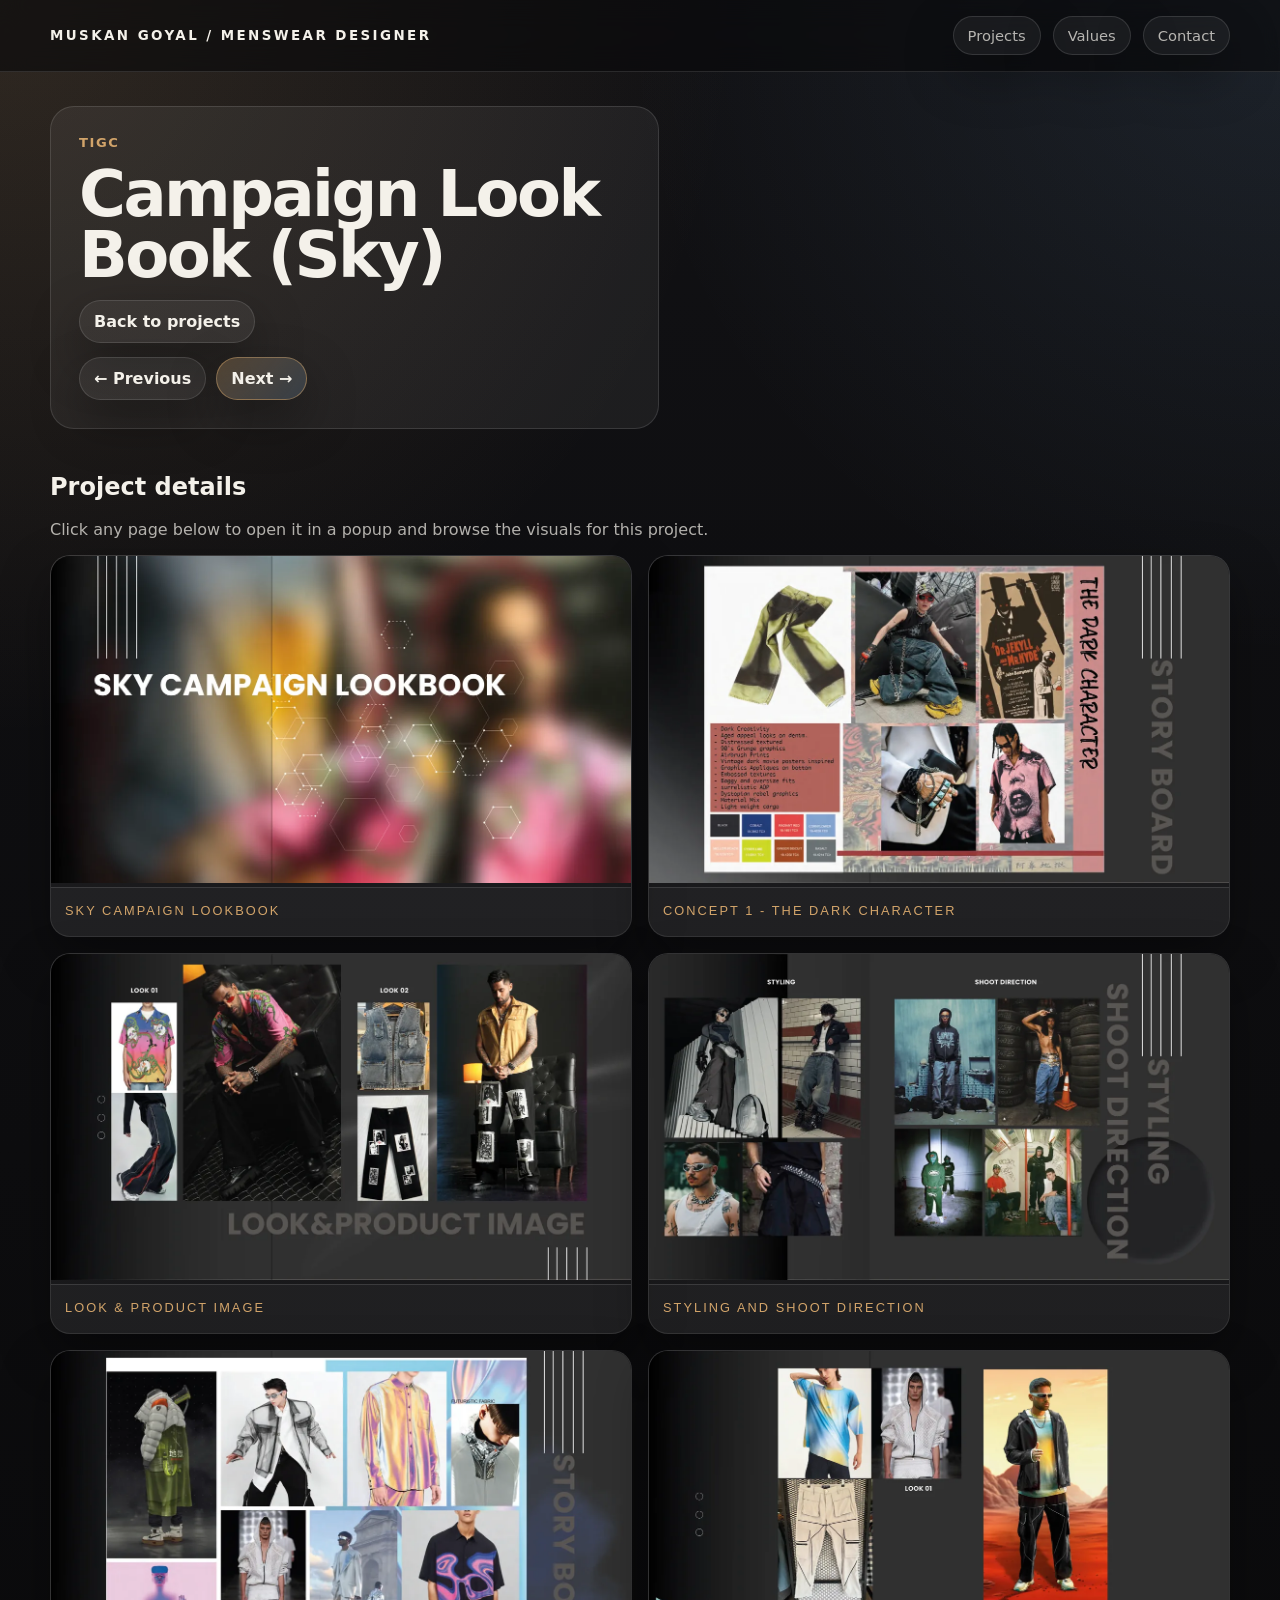
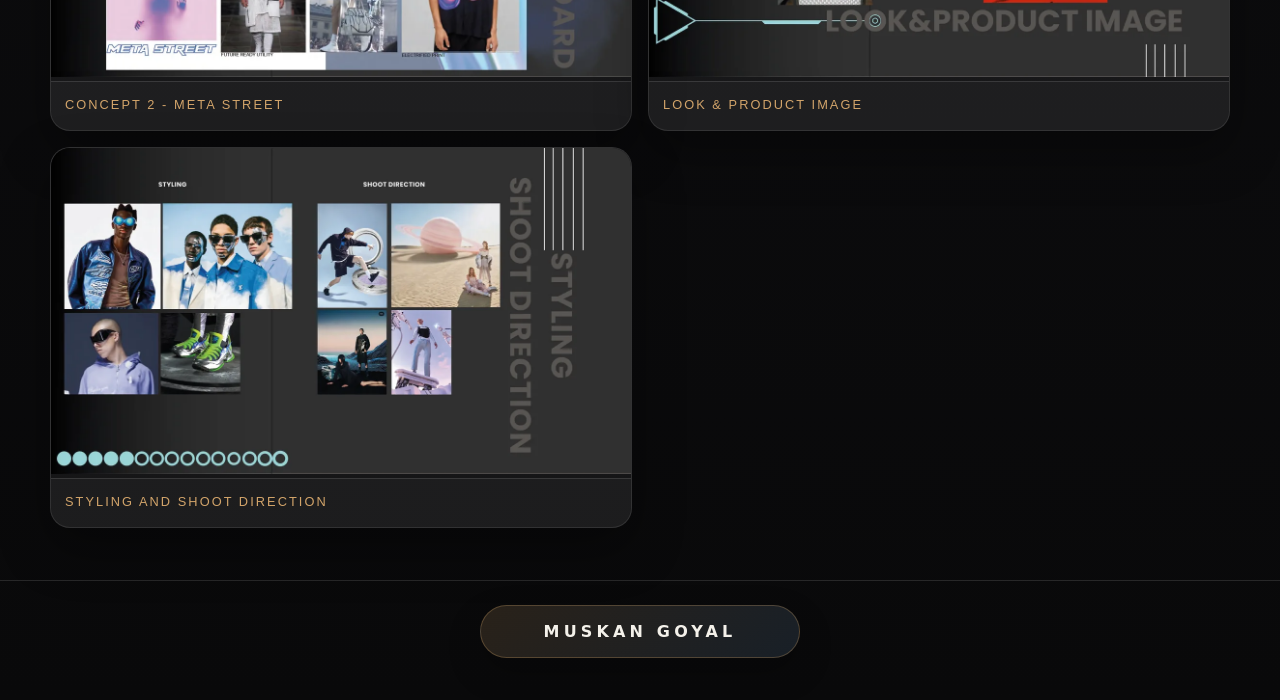
==== projects/campaign-lookbook-sky/index.html @ 37c44699 "Initial portfolio commit" ====
<!doctype html>
<html lang="en">
<head>
  <meta charset="utf-8">
  <meta name="viewport" content="width=device-width, initial-scale=1">
  <title>Campaign Look Book (Sky) | Muskan Goyal</title>
  <link rel="stylesheet" href="../../styles.css">
</head>
<body data-page="project" data-project="campaign-lookbook-sky" data-base="../../">
  <div id="nav-root"></div>
  <main>
    <div id="project-hero"></div>
    <div id="gallery"></div>
  </main>
  <footer class="footer">
    <div class="container footer-signature"><div class="footer-signature-text">Muskan Goyal</div></div>
  </footer>
  <script src="../../content.js"></script>
  <script src="../../script.js"></script>
</body>
</html>
---- styles.css ----
:root {
  --bg: #0d0d0f;
  --panel: rgba(255, 255, 255, 0.05);
  --panel-strong: rgba(255, 255, 255, 0.08);
  --text: #f4f1ea;
  --muted: rgba(244, 241, 234, 0.72);
  --line: rgba(255, 255, 255, 0.12);
  --accent: #d2a46a;
  --accent-2: #8ec8ff;
  --shadow: 0 20px 50px rgba(0,0,0,.35);
  --radius: 24px;
  --max: 1180px;
}
* { box-sizing: border-box; }
html { scroll-behavior: smooth; }
body {
  margin: 0;
  font-family: Inter, ui-sans-serif, system-ui, -apple-system, BlinkMacSystemFont, 'Segoe UI', sans-serif;
  background:
    radial-gradient(circle at top left, rgba(210,164,106,.16), transparent 28%),
    radial-gradient(circle at top right, rgba(142,200,255,.10), transparent 25%),
    linear-gradient(180deg, #111114 0%, #09090a 100%);
  color: var(--text);
}
body.modal-open { overflow: hidden; }
a { color: inherit; text-decoration: none; }
img { max-width: 100%; display: block; }
.container { width: min(var(--max), calc(100% - 32px)); margin: 0 auto; }
.nav {
  position: sticky; top: 0; z-index: 20;
  backdrop-filter: blur(14px);
  background: rgba(9,9,10,.62);
  border-bottom: 1px solid var(--line);
}
.nav-inner { display: flex; align-items: center; justify-content: space-between; gap: 16px; padding: 16px 0; }
.brand { font-weight: 800; letter-spacing: .18em; text-transform: uppercase; font-size: .84rem; }
.nav-links { display: flex; gap: 12px; flex-wrap: wrap; justify-content: flex-end; }
.nav-links a, .chip, .btn, .project-card, .panel, .gallery-item {
  border: 1px solid var(--line);
  background: var(--panel);
  box-shadow: var(--shadow);
}
.nav-links a {
  padding: 10px 14px; border-radius: 999px; color: var(--muted); font-size: .92rem;
}
.hero { padding: 42px 0 26px; }
.hero-grid { display: grid; grid-template-columns: 1.2fr .8fr; gap: 24px; align-items: stretch; }
.hero-copy, .hero-visual, .panel { border-radius: var(--radius); }
.hero-card {
  padding: 34px;
  border-radius: var(--radius);
  background: linear-gradient(135deg, rgba(255,255,255,.09), rgba(255,255,255,.03));
  border: 1px solid var(--line);
  box-shadow: var(--shadow);
  overflow: hidden;
}
.hero-card-layout {
  display: grid;
  grid-template-columns: minmax(0, 1fr) 320px;
  gap: 28px;
  align-items: start;
}
.hero-copy {
  padding: 34px;
  background: linear-gradient(135deg, rgba(255,255,255,.09), rgba(255,255,255,.03));
  border: 1px solid var(--line);
  box-shadow: var(--shadow);
}
.hero-copy-inline {
  padding: 0;
  background: transparent;
  border: 0;
  box-shadow: none;
}
.kicker { color: var(--accent); text-transform: uppercase; letter-spacing: .2em; font-size: .8rem; font-weight: 700; }
h1 { font-size: clamp(2.6rem, 7vw, 5.8rem); line-height: .95; margin: 14px 0 12px; letter-spacing: -.04em; }
.lead { font-size: 1.08rem; line-height: 1.7; color: var(--muted); max-width: 62ch; }
.hero-meta { display: flex; gap: 10px; flex-wrap: wrap; margin-top: 18px; }
.hero-meta .chip {
  color: var(--text);
  font-weight: 700;
}
.chip {
  display: inline-flex;
  align-items: center;
  justify-content: center;
  padding: 8px 12px;
  border-radius: 999px;
  color: var(--muted);
  font-size: .9rem;
  text-align: center;
}
.company-chip {
  display: inline-flex;
  align-items: center;
  gap: 10px;
  color: var(--text);
  background: linear-gradient(135deg, rgba(255,255,255,.09), rgba(255,255,255,.05));
}
.company-logo {
  width: 28px;
  height: 28px;
  display: inline-flex;
  align-items: center;
  justify-content: center;
  border-radius: 8px;
  font-size: .78rem;
  font-weight: 800;
  color: #fff;
  background: linear-gradient(135deg, rgba(210,164,106,.88), rgba(142,200,255,.82));
  box-shadow: inset 0 1px 0 rgba(255,255,255,.16);
}
.company-logo img {
  width: 100%;
  height: 100%;
  object-fit: contain;
  display: block;
}
.company-logo-image {
  padding: 4px;
  background: rgba(255,255,255,.96);
  box-shadow: 0 8px 18px rgba(0,0,0,.18);
}
.company-logo svg {
  width: 15px;
  height: 15px;
  display: block;
}
.company-name { color: var(--text); font-weight: 700; letter-spacing: .02em; }
.hero-visual { overflow: hidden; min-height: 360px; position: relative; }
.hero-visual img { width: 100%; height: 100%; object-fit: cover; }
.hero-aside {
  position: relative;
  display: flex;
  justify-content: flex-end;
  align-items: flex-start;
}
.hero-bottom-panels {
  grid-column: 1 / -1;
  align-items: stretch;
}
.profile-card {
  position: relative;
  width: min(100%, 340px);
  min-height: auto;
  display: flex;
  align-items: center;
  justify-content: center;
  padding: 10px;
  border-radius: 999px;
  background: transparent;
  border: 0;
  overflow: visible;
}
.profile-glow {
  position: absolute;
  inset: 50% auto auto 50%;
  width: 300px;
  height: 300px;
  transform: translate(-50%, -50%);
  border-radius: 50%;
  background: radial-gradient(circle, rgba(210,164,106,.32), rgba(142,200,255,.08) 58%, transparent 74%);
  filter: blur(14px);
}
.profile-photo-shell {
  position: relative;
  z-index: 1;
  width: min(100%, 280px);
  aspect-ratio: 1;
  padding: 10px;
  border-radius: 50%;
  background: linear-gradient(135deg, rgba(255,255,255,.78), rgba(255,255,255,.18));
  box-shadow: 0 24px 48px rgba(0,0,0,.28);
}
.profile-photo {
  width: 100%;
  height: 100%;
  display: block;
  object-fit: cover;
  border-radius: 50%;
}
.hero-visual .overlay {
  position: absolute; inset: auto 18px 18px 18px;
  padding: 14px 16px;
  background: rgba(10,10,10,.65);
  border: 1px solid rgba(255,255,255,.14);
  border-radius: 18px;
  backdrop-filter: blur(8px);
}
.section { padding: 26px 0 12px; }
.section h2 { font-size: clamp(1.4rem, 2.5vw, 2.3rem); margin: 0 0 12px; }
.muted { color: var(--muted); }
.grid { display: grid; gap: 16px; }
.values-grid { grid-template-columns: repeat(3, minmax(0, 1fr)); }
.values-grid .panel { padding: 18px; }
.project-filter-wrap { margin: 18px 0 22px; }
.filter-label {
  margin-bottom: 10px;
  color: var(--muted);
  font-size: .86rem;
  letter-spacing: .12em;
  text-transform: uppercase;
  font-weight: 700;
}
.project-filters { display: flex; gap: 10px; flex-wrap: wrap; }
.filter-chip {
  display: inline-flex;
  align-items: center;
  justify-content: center;
  padding: 10px 16px;
  border-radius: 999px;
  border: 1px solid var(--line);
  background: rgba(255,255,255,.05);
  color: var(--text);
  cursor: pointer;
  font: inherit;
  font-weight: 700;
  letter-spacing: .04em;
  transition: transform .2s ease, border-color .2s ease, background .2s ease, color .2s ease;
}
.filter-chip:hover,
.filter-chip:focus-visible {
  transform: translateY(-1px);
  border-color: rgba(210,164,106,.55);
  background: rgba(255,255,255,.1);
}
.filter-chip.is-active {
  background: linear-gradient(135deg, rgba(210,164,106,.32), rgba(142,200,255,.22));
  border-color: rgba(210,164,106,.56);
  color: #fff;
}
.empty-projects {
  grid-column: 1 / -1;
  padding: 22px;
  color: var(--muted);
}
.project-grid { grid-template-columns: repeat(2, minmax(0, 1fr)); }
.project-card {
  overflow: hidden; border-radius: 22px;
  transition: transform .22s ease, border-color .22s ease, background .22s ease;
  background: linear-gradient(180deg, rgba(255,255,255,.07), rgba(255,255,255,.04));
}
.project-card:hover { transform: translateY(-4px); border-color: rgba(210,164,106,.55); }
.project-card .thumb { aspect-ratio: 16/10; overflow: hidden; }
.project-card .thumb img { width: 100%; height: 100%; object-fit: cover; }
.project-card .body { padding: 18px; }
.project-card h3 { margin: 0 0 8px; font-size: 1.22rem; }
.project-card p { margin: 0 0 14px; color: var(--muted); line-height: 1.6; }
.meta-row { display: flex; gap: 8px; flex-wrap: wrap; }
.btn {
  display: inline-flex; align-items: center; justify-content: center; gap: 8px;
  padding: 11px 14px; border-radius: 999px; font-weight: 700;
  background: rgba(255,255,255,.06);
}
.btn.primary { background: linear-gradient(135deg, rgba(210,164,106,.28), rgba(142,200,255,.16)); border-color: rgba(210,164,106,.48); }
.footer {
  padding: 24px 0 42px; color: var(--muted); border-top: 1px solid var(--line); margin-top: 26px;
}
.footer-signature {
  display: flex;
  justify-content: center;
}
.footer-signature-text {
  display: inline-flex;
  align-items: center;
  justify-content: center;
  min-width: min(100%, 320px);
  padding: 16px 28px;
  border-radius: 999px;
  border: 1px solid rgba(210,164,106,.28);
  background: linear-gradient(135deg, rgba(210,164,106,.16), rgba(142,200,255,.12));
  box-shadow: 0 14px 34px rgba(0,0,0,.24);
  color: var(--text);
  font-size: 1rem;
  font-weight: 800;
  letter-spacing: .26em;
  text-transform: uppercase;
}
.contact-grid { display: grid; grid-template-columns: 1fr 1fr; gap: 18px; }
.contact-panel { padding: 24px; }
.footer-grid { display: grid; grid-template-columns: 1.1fr .9fr; gap: 18px; }
.contact-list { display: grid; gap: 8px; }
.contact-list div { display: flex; gap: 10px; justify-content: space-between; padding: 10px 0; border-bottom: 1px solid var(--line); }
.contact-list strong { color: var(--text); font-weight: 600; }
.contact-list a,
.contact-list span {
  color: var(--muted);
  text-align: right;
}
.contact-list a:hover { color: var(--text); }
.social-block { margin-top: 22px; }
.social-links { display: flex; gap: 12px; flex-wrap: wrap; }
.social-link {
  display: inline-flex;
  align-items: center;
  gap: 10px;
  padding: 12px 16px;
  border-radius: 999px;
  border: 1px solid rgba(255,255,255,.12);
  background: rgba(255,255,255,.05);
  color: var(--text);
  box-shadow: var(--shadow);
  transition: transform .2s ease, border-color .2s ease, background .2s ease;
}
.social-link:hover,
.social-link:focus-visible {
  transform: translateY(-2px);
  border-color: rgba(255,255,255,.32);
  background: rgba(255,255,255,.1);
}
.social-link.is-disabled {
  opacity: .5;
  pointer-events: none;
}
.social-icon {
  width: 18px;
  height: 18px;
  display: inline-flex;
  align-items: center;
  justify-content: center;
}
.social-icon svg {
  width: 18px;
  height: 18px;
  display: block;
}
.social-whatsapp { color: #f7fff8; background: linear-gradient(135deg, rgba(37, 211, 102, .28), rgba(16, 185, 129, .18)); }
.social-linkedin { color: #f7fbff; background: linear-gradient(135deg, rgba(10, 102, 194, .28), rgba(90, 173, 255, .14)); }
.social-instagram { color: #fff7fb; background: linear-gradient(135deg, rgba(253, 29, 115, .24), rgba(245, 96, 64, .18), rgba(252, 175, 69, .18)); }
.contact-form { display: grid; gap: 16px; }
.form-field { display: grid; gap: 8px; }
.form-field label {
  color: var(--text);
  font-size: .92rem;
  font-weight: 700;
  letter-spacing: .04em;
}
.form-field input,
.form-field textarea {
  width: 100%;
  border-radius: 18px;
  border: 1px solid rgba(255,255,255,.12);
  background: rgba(255,255,255,.05);
  color: var(--text);
  padding: 14px 16px;
  font: inherit;
  resize: vertical;
  transition: border-color .2s ease, box-shadow .2s ease, background .2s ease;
}
.form-field input::placeholder,
.form-field textarea::placeholder { color: rgba(244,241,234,.42); }
.form-field input:focus,
.form-field textarea:focus {
  outline: none;
  border-color: rgba(210,164,106,.6);
  background: rgba(255,255,255,.08);
  box-shadow: 0 0 0 4px rgba(210,164,106,.12);
}
.contact-submit { justify-self: start; }
.contact-note {
  margin: -4px 0 0;
  color: var(--muted);
  font-size: .92rem;
  line-height: 1.6;
}
.page-hero {
  padding: 34px 0 16px;
}
.page-hero-inner {
  display: grid; grid-template-columns: 1fr .9fr; gap: 22px; align-items: stretch;
}
.page-info { padding: 28px; border-radius: var(--radius); background: rgba(255,255,255,.06); border: 1px solid var(--line); }
.page-info h1 { font-size: clamp(2.1rem, 5vw, 4rem); margin-bottom: 10px; }
.page-info .range { color: var(--accent); font-weight: 700; letter-spacing: .12em; text-transform: uppercase; font-size: .82rem; }
.project-actions { display: flex; flex-direction: column; align-items: flex-start; gap: 14px; margin-top: 14px; }
.project-pagination { display: flex; gap: 10px; flex-wrap: wrap; }
.page-cover { border-radius: var(--radius); overflow: hidden; border: 1px solid var(--line); min-height: 320px; box-shadow: var(--shadow); }
.page-cover img { width: 100%; height: 100%; object-fit: cover; }
.gallery { padding: 8px 0 26px; }
.gallery-grid { display: grid; grid-template-columns: repeat(2, minmax(0, 1fr)); gap: 16px; }
.gallery-item { border-radius: 20px; overflow: hidden; }
.gallery-trigger, .caption-trigger {
  width: 100%;
  margin: 0;
  padding: 0;
  border: 0;
  color: inherit;
  background: transparent;
  text-align: left;
  cursor: pointer;
}
.gallery-trigger img { transition: transform .28s ease, filter .28s ease; }
.gallery-item:hover .gallery-trigger img {
  transform: scale(1.015);
  filter: brightness(1.05);
}
.gallery-item img { width: 100%; height: auto; display: block; }
.caption { padding: 12px 14px 14px; border-top: 1px solid var(--line); background: rgba(255,255,255,.03); }
.caption .page-no { color: var(--accent); font-size: .8rem; letter-spacing: .16em; text-transform: uppercase; margin-bottom: 4px; }
.caption h3 { margin: 0 0 6px; font-size: 1.04rem; }
.caption p { margin: 0; color: var(--muted); line-height: 1.5; }
.lightbox {
  position: fixed;
  inset: 0;
  display: flex;
  align-items: center;
  justify-content: center;
  padding: 24px;
  opacity: 0;
  pointer-events: none;
  transition: opacity .24s ease;
  z-index: 50;
}
.lightbox.is-open {
  opacity: 1;
  pointer-events: auto;
}
.lightbox-backdrop {
  position: absolute;
  inset: 0;
  background: rgba(6, 6, 8, .78);
  backdrop-filter: blur(8px);
}
.lightbox-panel {
  position: relative;
  width: min(1120px, 100%);
  max-height: min(90vh, 920px);
  padding: 18px;
  border-radius: 28px;
  border: 1px solid var(--line);
  background: linear-gradient(180deg, rgba(18,18,22,.96), rgba(8,8,10,.94));
  box-shadow: var(--shadow);
  transform: translateY(18px) scale(.98);
  transition: transform .24s ease;
}
.lightbox.is-open .lightbox-panel { transform: translateY(0) scale(1); }
.lightbox-toolbar {
  display: flex;
  align-items: flex-start;
  justify-content: space-between;
  gap: 16px;
  margin-bottom: 16px;
}
.lightbox-meta {
  display: grid;
  gap: 6px;
}
.lightbox-counter {
  color: var(--accent-2);
  font-size: .84rem;
  font-weight: 700;
  letter-spacing: .12em;
}
.lightbox-caption {
  color: var(--text);
  font-size: 1rem;
  line-height: 1.6;
}
.lightbox-stage {
  display: grid;
  grid-template-columns: auto minmax(0, 1fr) auto;
  gap: 16px;
  align-items: center;
}
.lightbox-frame {
  min-height: 0;
  max-height: calc(90vh - 170px);
  overflow: hidden;
  border-radius: 22px;
  border: 1px solid var(--line);
  background: rgba(255,255,255,.03);
}
.lightbox-frame img {
  width: 100%;
  max-height: calc(90vh - 170px);
  object-fit: contain;
  margin: 0 auto;
}
.lightbox-nav, .lightbox-close {
  white-space: nowrap;
  color: #fffdf9;
  border-width: 1px;
}
.lightbox-nav {
  background: linear-gradient(135deg, rgba(38, 38, 46, .96), rgba(62, 62, 76, .92));
  border-color: rgba(255, 255, 255, .22);
}
.lightbox-nav:hover,
.lightbox-nav:focus-visible {
  background: linear-gradient(135deg, rgba(72, 72, 92, 1), rgba(102, 102, 128, .96));
  border-color: rgba(255, 255, 255, .42);
}
.lightbox-close {
  background: linear-gradient(135deg, rgba(173, 59, 78, .98), rgba(116, 28, 48, .96));
  border-color: rgba(255, 185, 197, .45);
}
.lightbox-close:hover,
.lightbox-close:focus-visible {
  background: linear-gradient(135deg, rgba(214, 82, 106, 1), rgba(148, 37, 61, 1));
  border-color: rgba(255, 211, 219, .72);
}
.lightbox-next {
  background: linear-gradient(135deg, rgba(210, 164, 106, .96), rgba(142, 200, 255, .9));
  border-color: rgba(255, 226, 182, .5);
  color: #101014;
}
.lightbox-next:hover,
.lightbox-next:focus-visible {
  background: linear-gradient(135deg, rgba(233, 188, 132, 1), rgba(174, 220, 255, .98));
  border-color: rgba(255, 241, 219, .82);
}
.lightbox-nav:focus-visible,
.lightbox-close:focus-visible,
.lightbox-next:focus-visible {
  outline: 2px solid rgba(255, 255, 255, .7);
  outline-offset: 2px;
}
.back { display: inline-flex; }
.btn.is-disabled, .btn:disabled {
  opacity: .45;
  pointer-events: none;
  filter: saturate(.6);
}
.toc-strip {
  display: grid; grid-template-columns: 1fr 1fr; gap: 16px; margin: 20px 0 0;
}
.toc-card, .values-card {
  padding: 18px; border-radius: 20px; border: 1px solid var(--line); background: rgba(255,255,255,.05);
}
.hero-bottom-panels .toc-card,
.hero-bottom-panels .values-card {
  height: 100%;
}
.toc-card ul { margin: 10px 0 0; padding-left: 18px; color: var(--muted); line-height: 1.7; }
.small { font-size: .94rem; }
@media (max-width: 900px) {
  .hero-grid, .hero-card-layout, .page-hero-inner, .footer-grid, .contact-grid, .values-grid, .project-grid, .gallery-grid, .toc-strip { grid-template-columns: 1fr; }
  .nav-inner { flex-direction: column; align-items: flex-start; }
  .hero-card { padding: 24px; }
  .hero-aside { justify-content: center; }
  .profile-card {
    width: min(100%, 280px);
  }
  .lightbox { padding: 16px; }
  .lightbox-toolbar, .lightbox-stage { grid-template-columns: 1fr; display: grid; }
  .lightbox-toolbar { justify-content: stretch; }
  .lightbox-close { justify-self: start; }
  .lightbox-nav { width: 100%; }
}
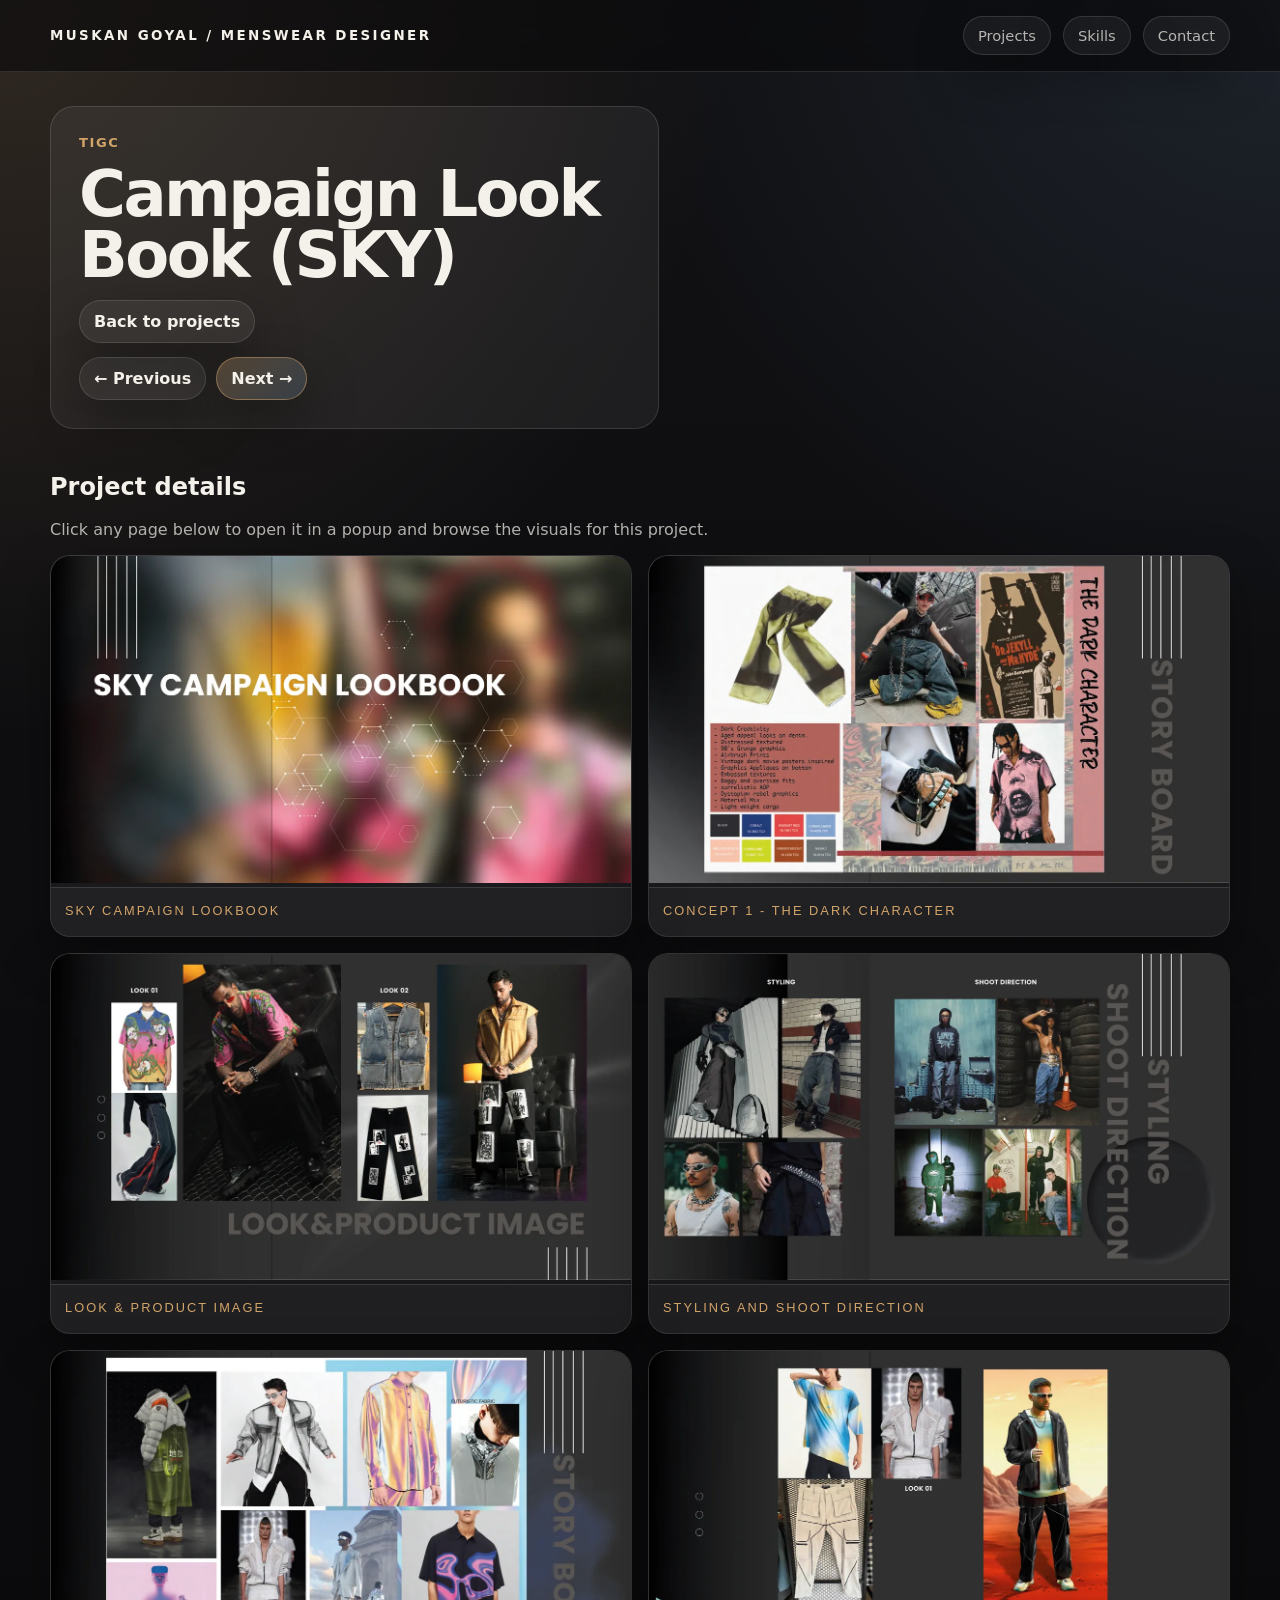
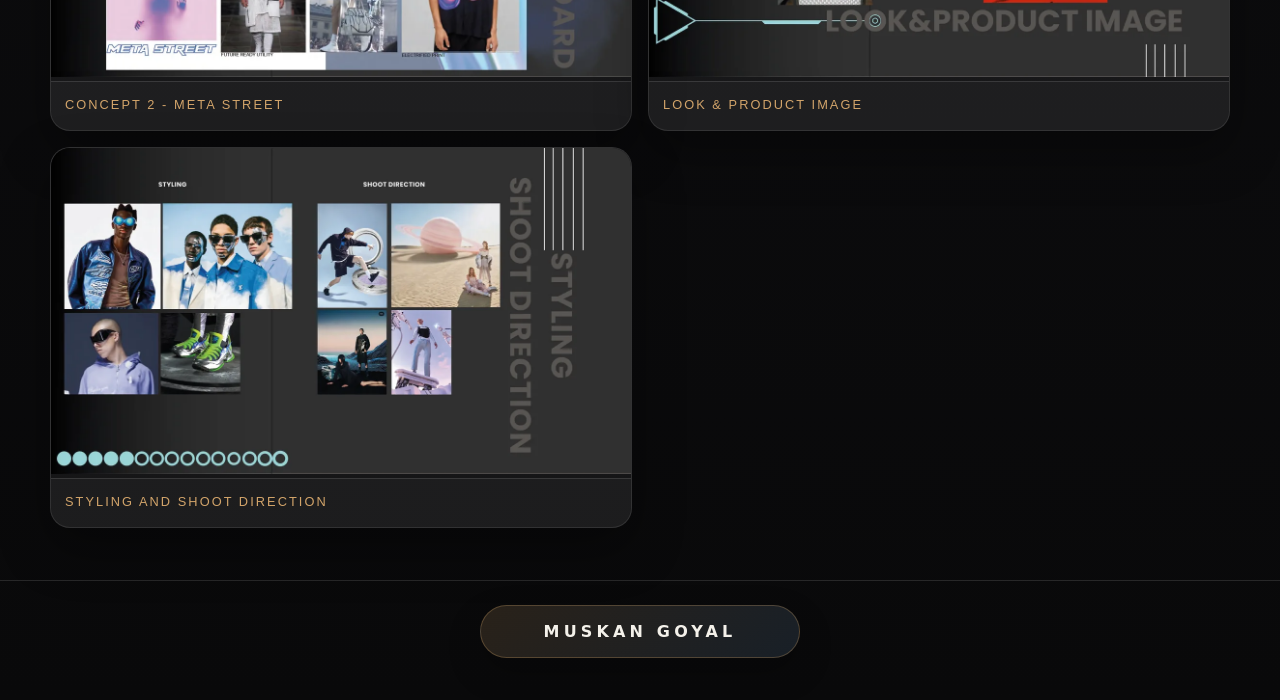
==== commit ce44b73b: "updates" ====
--- a/projects/campaign-lookbook-sky/index.html
+++ b/projects/campaign-lookbook-sky/index.html
@@ -3,7 +3,7 @@
 <head>
   <meta charset="utf-8">
   <meta name="viewport" content="width=device-width, initial-scale=1">
-  <title>Campaign Look Book (Sky) | Muskan Goyal</title>
+  <title>Campaign Look Book (SKY) | Muskan Goyal</title>
   <link rel="stylesheet" href="../../styles.css">
 </head>
 <body data-page="project" data-project="campaign-lookbook-sky" data-base="../../">
